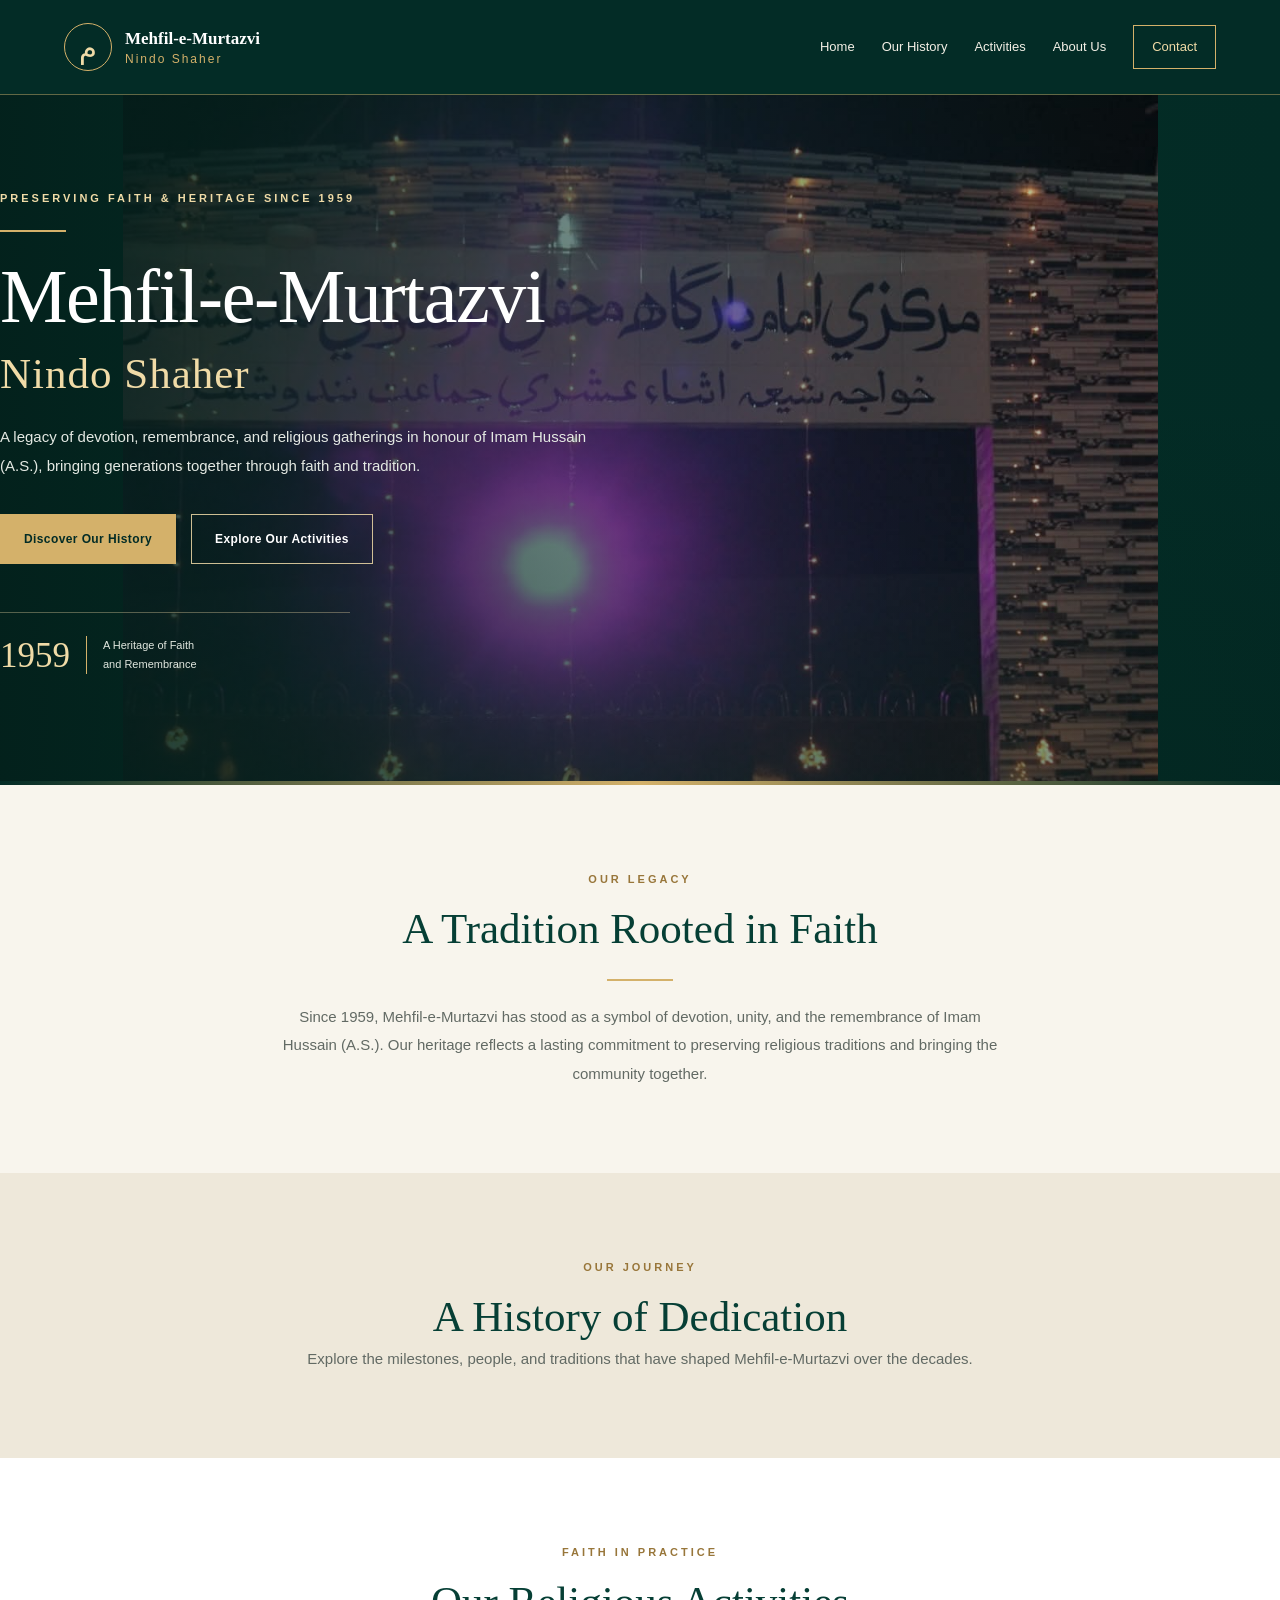
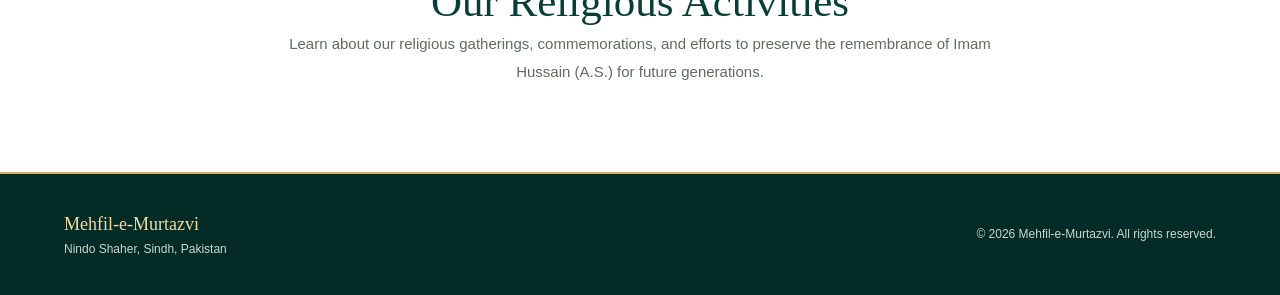
==== index.html @ b2e607fb "Correct spelling of 'Mehafil' to 'Mehfil'" ====
<!DOCTYPE html>
<html lang="en">
<head>
    <meta charset="UTF-8">
    <meta name="viewport" content="width=device-width, initial-scale=1.0">
    <meta name="description" content="Discover the history, heritage, and religious activities of Mehfil-e-Murtazvi, Nindo Shaher, established in 1959.">
    <title>Mehfil-e-Murtazvi | Nindo Shaher</title>
    <link rel="stylesheet" href="style.css">
</head>
<body>

    <header class="site-header">
        <div class="container navbar">
            <a href="#home" class="brand">
                <span class="brand-mark">م</span>
                <span class="brand-name">
                    <strong>Mehfil-e-Murtazvi</strong>
                    <small>Nindo Shaher</small>
                </span>
            </a>

            <nav class="navigation">
                <a href="#home">Home</a>
                <a href="#history">Our History</a>
                <a href="#activities">Activities</a>
                <a href="#about">About Us</a>
                <a href="#contact" class="nav-contact">Contact</a>
            </nav>
        </div>
    </header>

    <main>
        <section class="hero" id="home">
            <div class="hero-overlay"></div>

            <div class="container hero-content">
                <p class="eyebrow">
                    PRESERVING FAITH & HERITAGE SINCE 1959
                </p>

                <div class="gold-line"></div>

                <h1>
                    Mehfil-e-Murtazvi
                    <span>Nindo Shaher</span>
                </h1>

                <p class="hero-description">
                    A legacy of devotion, remembrance, and religious
                    gatherings in honour of Imam Hussain (A.S.),
                    bringing generations together through faith and tradition.
                </p>

                <div class="hero-buttons">
                    <a href="#history" class="btn btn-gold">
                        Discover Our History
                    </a>
                    <a href="#activities" class="btn btn-outline">
                        Explore Our Activities
                    </a>
                </div>

                <div class="hero-established">
                    <span class="established-number">1959</span>
                    <span class="established-text">
                        A Heritage of Faith<br>
                        and Remembrance
                    </span>
                </div>
            </div>

            <div class="hero-bottom-border"></div>
        </section>

        <section class="intro-section" id="about">
            <div class="container intro-content">
                <p class="section-label">OUR LEGACY</p>
                <h2>A Tradition Rooted in Faith</h2>
                <div class="gold-line centered"></div>
                <p>
                    Since 1959, Mehfil-e-Murtazvi has stood as a symbol
                    of devotion, unity, and the remembrance of Imam Hussain
                    (A.S.). Our heritage reflects a lasting commitment to
                    preserving religious traditions and bringing the
                    community together.
                </p>
            </div>
        </section>

        <section class="history-section" id="history">
            <div class="container">
                <p class="section-label">OUR JOURNEY</p>
                <h2>A History of Dedication</h2>
                <p>
                    Explore the milestones, people, and traditions that
                    have shaped Mehfil-e-Murtazvi over the decades.
                </p>
            </div>
        </section>

        <section class="activities-section" id="activities">
            <div class="container">
                <p class="section-label">FAITH IN PRACTICE</p>
                <h2>Our Religious Activities</h2>
                <p>
                    Learn about our religious gatherings, commemorations,
                    and efforts to preserve the remembrance of Imam Hussain
                    (A.S.) for future generations.
                </p>
            </div>
        </section>
    </main>

    <footer class="site-footer" id="contact">
        <div class="container footer-content">
            <div>
                <strong>Mehfil-e-Murtazvi</strong>
                <p>Nindo Shaher, Sindh, Pakistan</p>
            </div>
            <p class="copyright">
                &copy; 2026 Mehfil-e-Murtazvi. All rights reserved.
            </p>
        </div>
    </footer>

</body>
</html>
---- style.css ----
/* ==============================
MEHAFIL-E-MURTAZVI
Professional Islamic Heritage
============================== */

:root {
--emerald: #063f35;
--deep-green: #032c26;
--gold: #d4b16a;
--gold-light: #f0dba7;
--cream: #f8f5ed;
--white: #ffffff;
--text: #343a36;
--muted: #c8d4ce;
}

* {
  margin: 0;
  padding: 0;
  box-sizing: border-box;
  }

html {
scroll-behavior: smooth;
scroll-padding-top: 90px;
}

body {
font-family: Georgia, "Times New Roman", serif;
color: var(--text);
background: var(--cream);
line-height: 1.7;
}

a {
color: inherit;
text-decoration: none;
}

img {
max-width: 100%;
display: block;
}

.container {
width: min(1180px, 90%);
margin: 0 auto;
}

/* HEADER */

.site-header {
position: relative;
z-index: 10;
background: var(--deep-green);
border-bottom: 1px solid rgba(212, 177, 106, 0.45);
}

.navbar {
min-height: 94px;
display: flex;
align-items: center;
justify-content: space-between;
gap: 30px;
}

.brand {
display: flex;
align-items: center;
gap: 13px;
color: var(--white);
flex-shrink: 0;
}

.brand-mark {
width: 48px;
height: 48px;
display: grid;
place-items: center;
border: 1px solid var(--gold);
border-radius: 50%;
color: var(--gold-light);
font-size: 29px;
}

.brand-name {
display: flex;
flex-direction: column;
line-height: 1.4;
}

.brand-name strong {
font-size: 17px;
font-weight: 600;
}

.brand-name small {
color: var(--gold);
font-family: Arial, sans-serif;
font-size: 12px;
letter-spacing: 2px;
}

.navigation {
display: flex;
align-items: center;
gap: 27px;
font-family: Arial, sans-serif;
font-size: 13px;
}

.navigation a {
color: #f4f0e6;
transition: color 0.3s ease;
}

.navigation a:hover {
color: var(--gold-light);
}

.navigation .nav-contact {
padding: 10px 18px;
border: 1px solid var(--gold);
color: var(--gold-light);
}

/* HERO SECTION */

.hero {
min-height: 690px;
position: relative;
display: flex;
align-items: center;
overflow: hidden;
isolation: isolate;
background-color: var(--deep-green);

/* Show the complete image without cropping */
background-image: url("./hero-mehafil.jpg");
background-position: center center;
background-size: contain;
background-repeat: no-repeat;

}

.hero-overlay {
position: absolute;
inset: 0;
z-index: -1;
background:
linear-gradient(
90deg,
rgba(3, 32, 27, 0.88) 0%,
rgba(4, 47, 39, 0.58) 45%,
rgba(3, 36, 30, 0.12) 100%
),
linear-gradient(
0deg,
rgba(3, 32, 27, 0.35),
transparent 55%
);
pointer-events: none;
}

.hero-content {
position: relative;
z-index: 1;
width: 100%;
padding-top: 78px;
padding-bottom: 95px;
color: var(--white);
}

.eyebrow,
.section-label {
font-family: Arial, sans-serif;
font-size: 11px;
font-weight: 700;
letter-spacing: 3px;
color: var(--gold-light);
}

.gold-line {
width: 66px;
height: 2px;
margin: 22px 0;
background: var(--gold);
}

.hero h1 {
max-width: 780px;
font-size: clamp(42px, 6vw, 76px);
font-weight: 500;
line-height: 1.13;
letter-spacing: -1.5px;
}

.hero h1 span {
display: block;
margin-top: 10px;
color: var(--gold-light);
font-size: clamp(27px, 3.6vw, 43px);
letter-spacing: 1px;
}

.hero-description {
max-width: 590px;
margin-top: 25px;
color: #e4e9e3;
font-family: Arial, sans-serif;
font-size: 15px;
line-height: 1.9;
}

.hero-buttons {
display: flex;
flex-wrap: wrap;
gap: 15px;
margin-top: 34px;
}

.btn {
min-height: 50px;
padding: 13px 23px;
display: inline-flex;
justify-content: center;
align-items: center;
font-family: Arial, sans-serif;
font-size: 12px;
font-weight: 700;
letter-spacing: 0.4px;
transition: background 0.3s ease, color 0.3s ease;
}

.btn-gold {
background: var(--gold);
border: 1px solid var(--gold);
color: var(--deep-green);
}

.btn-gold:hover {
background: var(--gold-light);
border-color: var(--gold-light);
}

.btn-outline {
border: 1px solid rgba(240, 219, 167, 0.85);
color: var(--white);
}

.btn-outline:hover {
background: var(--white);
color: var(--deep-green);
}

.hero-established {
display: flex;
align-items: center;
gap: 16px;
margin-top: 48px;
padding-top: 23px;
border-top: 1px solid rgba(240, 219, 167, 0.35);
max-width: 350px;
}

.established-number {
color: var(--gold-light);
font-size: 35px;
line-height: 1;
}

.established-text {
padding-left: 16px;
border-left: 1px solid var(--gold);
color: #e1e7df;
font-family: Arial, sans-serif;
font-size: 11px;
line-height: 1.7;
}

.hero-bottom-border {
position: absolute;
bottom: 0;
left: 0;
width: 100%;
height: 4px;
background: linear-gradient(
90deg,
var(--deep-green),
var(--gold),
var(--deep-green)
);
}

/* SHARED CONTENT SECTIONS */

.intro-section,
.history-section,
.activities-section {
padding: 85px 0;
text-align: center;
}

.intro-section {
background: var(--cream);
}

.section-label {
color: #98763a;
}

.intro-content h2,
.history-section h2,
.activities-section h2 {
margin-top: 12px;
color: var(--emerald);
font-size: clamp(30px, 4vw, 43px);
font-weight: 500;
line-height: 1.3;
}

.gold-line.centered {
margin: 22px auto;
}

.intro-content > p:last-child,
.history-section .container > p:last-child,
.activities-section .container > p:last-child {
max-width: 740px;
margin: 0 auto;
color: #626a64;
font-family: Arial, sans-serif;
font-size: 15px;
line-height: 1.9;
}

.history-section {
background: #eee8da;
}

.activities-section {
background: var(--white);
}

/* FOOTER */

.site-footer {
padding: 35px 0;
background: var(--deep-green);
color: #f3f0e6;
border-top: 2px solid var(--gold);
}

.footer-content {
display: flex;
justify-content: space-between;
align-items: center;
gap: 25px;
}

.footer-content strong {
color: var(--gold-light);
font-size: 18px;
font-weight: 500;
}

.footer-content p {
font-family: Arial, sans-serif;
font-size: 12px;
color: #cbd6cf;
}

.copyright {
text-align: right;
}

/* TABLET */

@media (max-width: 900px) {
.navbar {
padding-top: 20px;
padding-bottom: 20px;
flex-direction: column;
gap: 18px;
}

.navigation {
    justify-content: center;
    flex-wrap: wrap;
    gap: 16px 22px;
}

.hero {
    min-height: 620px;
    background-size: contain;
}

.hero-content {
    padding-top: 65px;
    padding-bottom: 75px;
}

.hero h1 {
    font-size: clamp(40px, 7vw, 64px);
}

.footer-content {
    flex-direction: column;
    text-align: center;
}

.copyright {
    text-align: center;
}

}

/* MOBILE */

@media (max-width: 600px) {
.container {
width: 90%;
}

.brand-mark {
    width: 42px;
    height: 42px;
    font-size: 25px;
}

.brand-name strong {
    font-size: 15px;
}

.brand-name small {
    font-size: 10px;
    letter-spacing: 1.5px;
}

.navigation {
    gap: 12px 16px;
    font-size: 12px;
}

.navigation .nav-contact {
    padding: 7px 12px;
}

.hero {
    min-height: 650px;
    align-items: flex-start;
    background-position: center center;
    background-size: contain;
}

.hero-overlay {
    background: rgba(3, 32, 27, 0.60);
}

.hero-content {
    padding-top: 55px;
    padding-bottom: 65px;
}

.eyebrow,
.section-label {
    font-size: 10px;
    letter-spacing: 2px;
}

.hero h1 {
    font-size: clamp(35px, 10vw, 48px);
    letter-spacing: -0.5px;
}

.hero h1 span {
    font-size: clamp(25px, 7vw, 34px);
}

.hero-description {
    font-size: 14px;
    line-height: 1.8;
}

.hero-buttons {
    gap: 12px;
}

.btn {
    min-height: 46px;
    padding: 12px 16px;
    font-size: 11px;
}

.hero-established {
    margin-top: 35px;
}

.established-number {
    font-size: 30px;
}

.intro-section,
.history-section,
.activities-section {
    padding: 60px 0;
}

.intro-content h2,
.history-section h2,
.activities-section h2 {
    font-size: 30px;
}

.intro-content > p:last-child,
.history-section .container > p:last-child,
.activities-section .container > p:last-child {
    font-size: 14px;
}

.site-footer {
    padding: 30px 0;
}

}

/* REDUCED MOTION ACCESSIBILITY */

@media (prefers-reduced-motion: reduce) {
html {
scroll-behavior: auto;
}

*,
*::before,
*::after {
    transition-duration: 0.01ms !important;
}

}
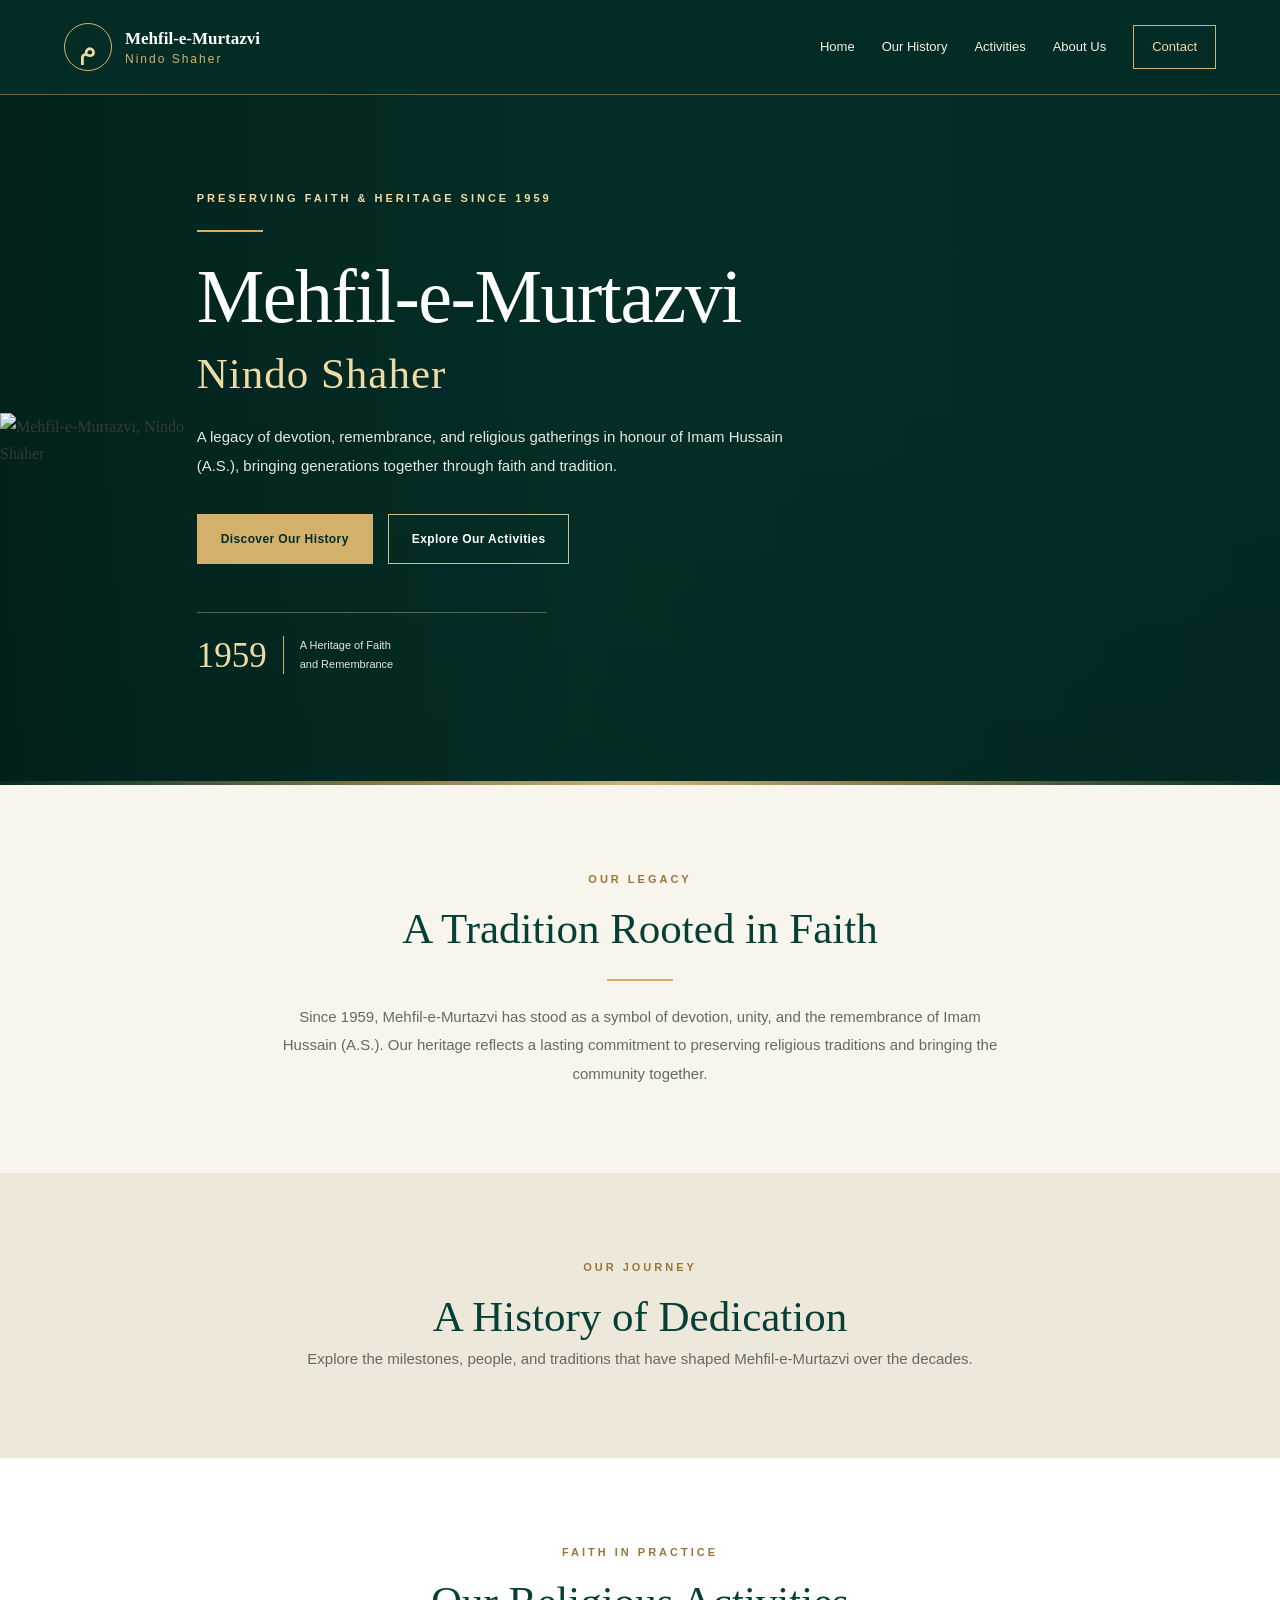
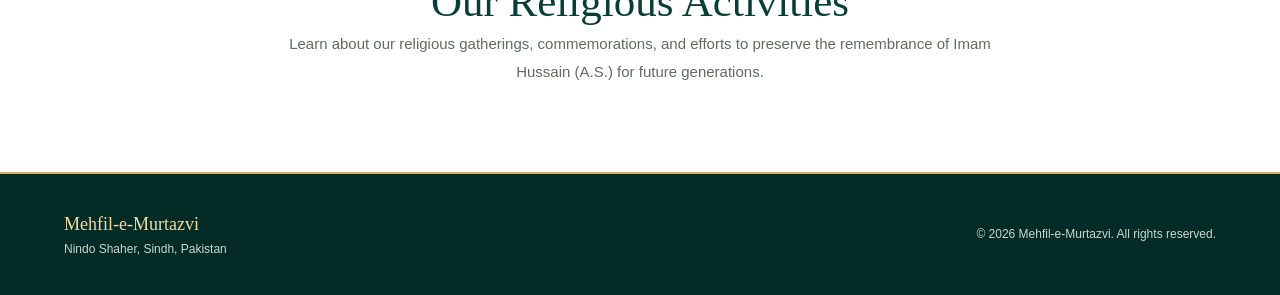
==== commit fd704eac: "Add hero image to the homepage" ====
--- a/index.html
+++ b/index.html
@@ -31,7 +31,12 @@
 
     <main>
         <section class="hero" id="home">
-            <div class="hero-overlay"></div>
+    <img
+        class="hero-image"
+        src="./hero-mehfil.jpg"
+        alt="Mehfil-e-Murtazvi, Nindo Shaher"
+    >
+    <div class="hero-overlay"></div>
 
             <div class="container hero-content">
                 <p class="eyebrow">
--- a/style.css
+++ b/style.css
@@ -1,5 +1,5 @@
 /* ==============================
-MEHAFIL-E-MURTAZVI
+MEHFIL-E-MURTAZVI
 Professional Islamic Heritage
 ============================== */
 
@@ -136,7 +136,7 @@
 background-color: var(--deep-green);
 
 /* Show the complete image without cropping */
-background-image: url("./hero-mehafil.jpg");
+background-image: url("./hero-mehfil.jpg");
 background-position: center center;
 background-size: contain;
 background-repeat: no-repeat;
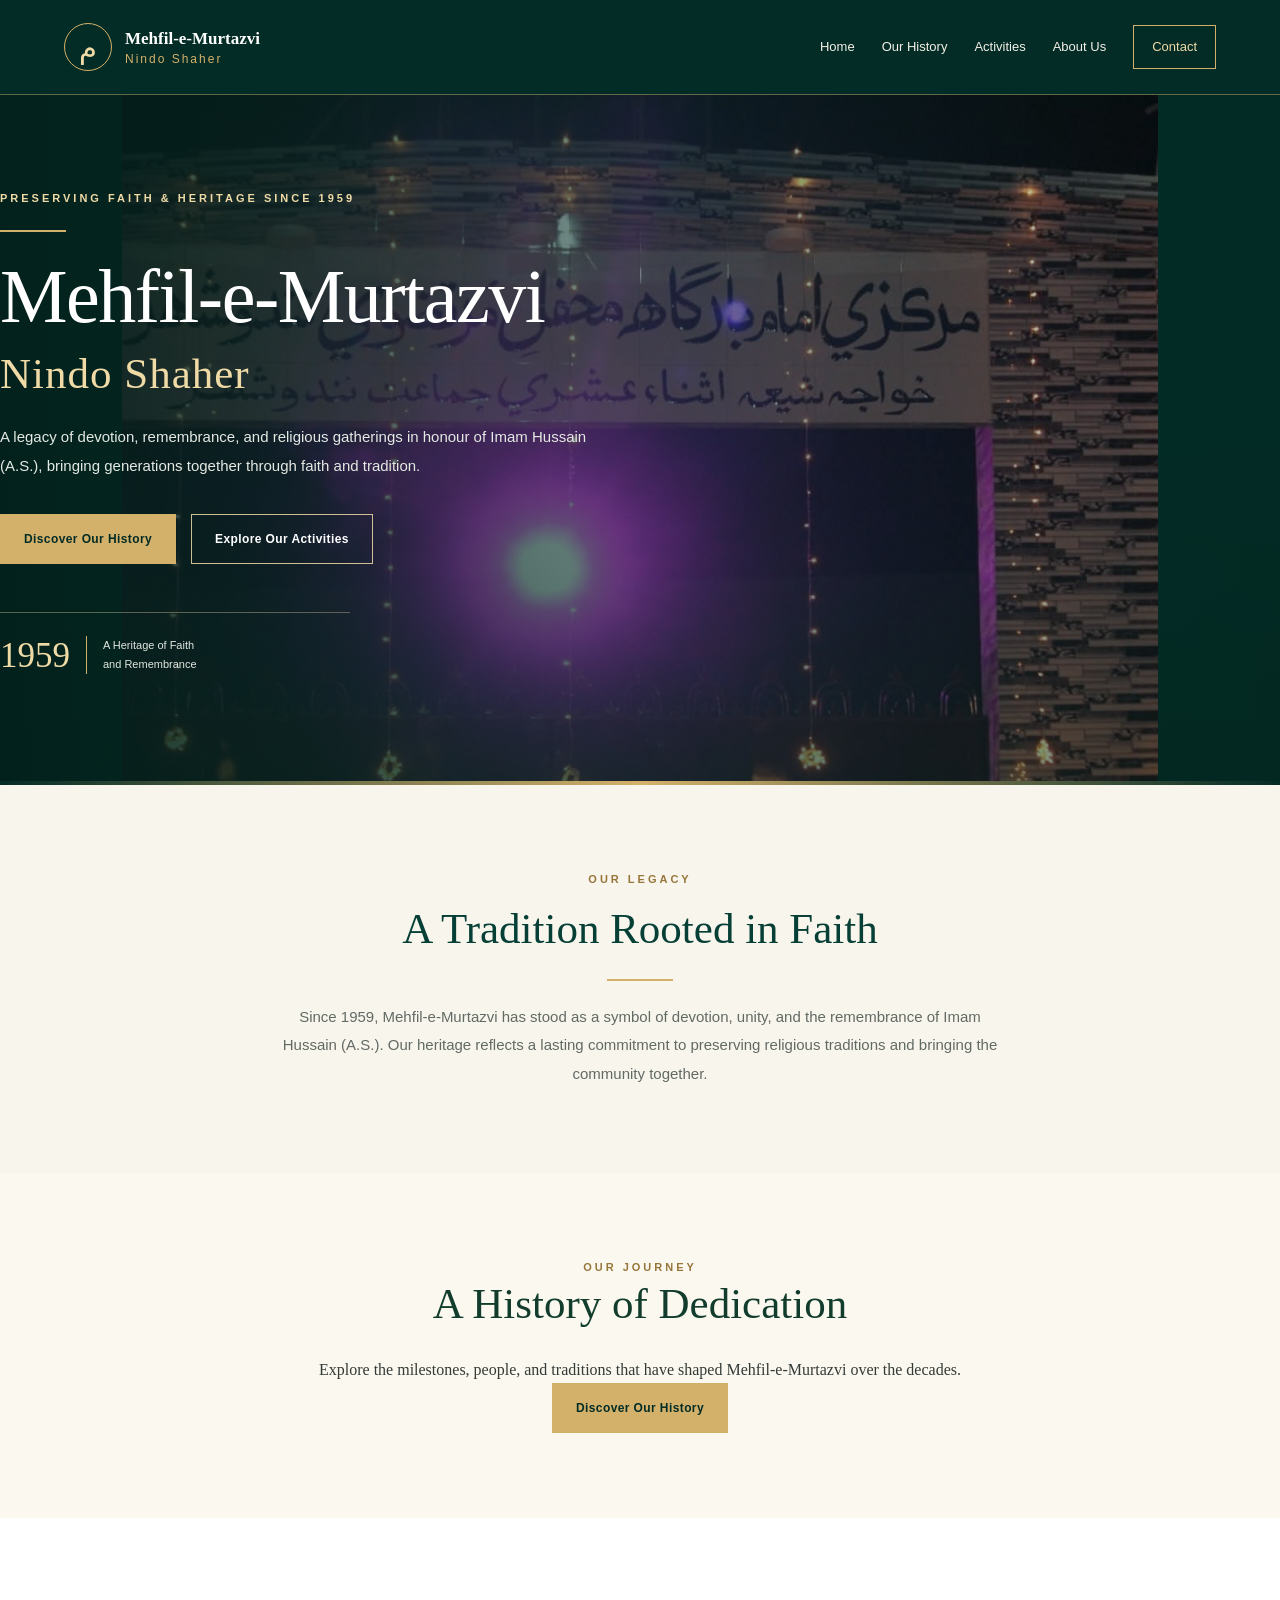
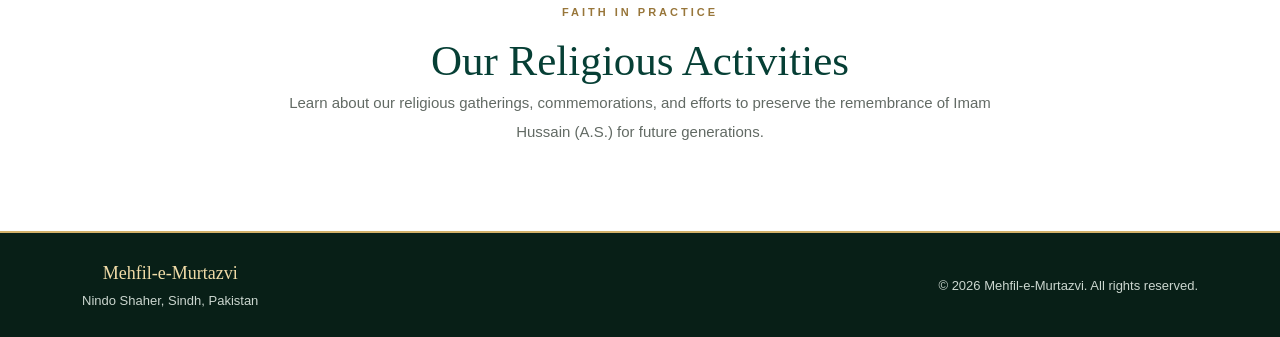
==== commit 356937fd: "Update links and image source in index.html" ====
--- a/index.html
+++ b/index.html
@@ -1,17 +1,20 @@
+
 <!DOCTYPE html>
 <html lang="en">
 <head>
     <meta charset="UTF-8">
     <meta name="viewport" content="width=device-width, initial-scale=1.0">
     <meta name="description" content="Discover the history, heritage, and religious activities of Mehfil-e-Murtazvi, Nindo Shaher, established in 1959.">
+
     <title>Mehfil-e-Murtazvi | Nindo Shaher</title>
+
     <link rel="stylesheet" href="style.css">
 </head>
 <body>
 
     <header class="site-header">
         <div class="container navbar">
-            <a href="#home" class="brand">
+            <a href="index.html#home" class="brand">
                 <span class="brand-mark">م</span>
                 <span class="brand-name">
                     <strong>Mehfil-e-Murtazvi</strong>
@@ -20,27 +23,28 @@
             </a>
 
             <nav class="navigation">
-                <a href="#home">Home</a>
-                <a href="#history">Our History</a>
-                <a href="#activities">Activities</a>
-                <a href="#about">About Us</a>
-                <a href="#contact" class="nav-contact">Contact</a>
+                <a href="index.html#home">Home</a>
+                <a href="history.html">Our History</a>
+                <a href="index.html#activities">Activities</a>
+                <a href="index.html#about">About Us</a>
+                <a href="index.html#contact" class="nav-contact">Contact</a>
             </nav>
         </div>
     </header>
 
     <main>
         <section class="hero" id="home">
-    <img
-        class="hero-image"
-        src="./hero-mehfil.jpg"
-        alt="Mehfil-e-Murtazvi, Nindo Shaher"
-    >
-    <div class="hero-overlay"></div>
+            <img
+                class="hero-image"
+                src="./hero-mehafil..jpg"
+                alt="Mehfil-e-Murtazvi, Nindo Shaher"
+            >
+
+            <div class="hero-overlay"></div>
 
             <div class="container hero-content">
                 <p class="eyebrow">
-                    PRESERVING FAITH & HERITAGE SINCE 1959
+                    PRESERVING FAITH &amp; HERITAGE SINCE 1959
                 </p>
 
                 <div class="gold-line"></div>
@@ -57,16 +61,18 @@
                 </p>
 
                 <div class="hero-buttons">
-                    <a href="#history" class="btn btn-gold">
+                    <a href="history.html" class="btn btn-gold">
                         Discover Our History
                     </a>
-                    <a href="#activities" class="btn btn-outline">
+
+                    <a href="index.html#activities" class="btn btn-outline">
                         Explore Our Activities
                     </a>
                 </div>
 
                 <div class="hero-established">
                     <span class="established-number">1959</span>
+
                     <span class="established-text">
                         A Heritage of Faith<br>
                         and Remembrance
@@ -80,8 +86,11 @@
         <section class="intro-section" id="about">
             <div class="container intro-content">
                 <p class="section-label">OUR LEGACY</p>
+
                 <h2>A Tradition Rooted in Faith</h2>
+
                 <div class="gold-line centered"></div>
+
                 <p>
                     Since 1959, Mehfil-e-Murtazvi has stood as a symbol
                     of devotion, unity, and the remembrance of Imam Hussain
@@ -95,18 +104,26 @@
         <section class="history-section" id="history">
             <div class="container">
                 <p class="section-label">OUR JOURNEY</p>
+
                 <h2>A History of Dedication</h2>
+
                 <p>
                     Explore the milestones, people, and traditions that
                     have shaped Mehfil-e-Murtazvi over the decades.
                 </p>
+
+                <a href="history.html" class="btn btn-gold">
+                    Discover Our History
+                </a>
             </div>
         </section>
 
         <section class="activities-section" id="activities">
             <div class="container">
                 <p class="section-label">FAITH IN PRACTICE</p>
+
                 <h2>Our Religious Activities</h2>
+
                 <p>
                     Learn about our religious gatherings, commemorations,
                     and efforts to preserve the remembrance of Imam Hussain
@@ -122,6 +139,7 @@
                 <strong>Mehfil-e-Murtazvi</strong>
                 <p>Nindo Shaher, Sindh, Pakistan</p>
             </div>
+
             <p class="copyright">
                 &copy; 2026 Mehfil-e-Murtazvi. All rights reserved.
             </p>
--- a/style.css
+++ b/style.css
@@ -134,13 +134,17 @@
 overflow: hidden;
 isolation: isolate;
 background-color: var(--deep-green);
-
-/* Show the complete image without cropping */
-background-image: url("./hero-mehfil.jpg");
-background-position: center center;
-background-size: contain;
-background-repeat: no-repeat;
-
+}
+
+.hero-image {
+position: absolute;
+inset: 0;
+width: 100%;
+height: 100%;
+max-width: none;
+object-fit: contain;
+object-position: center center;
+z-index: -2;
 }
 
 .hero-overlay {
@@ -292,7 +296,7 @@
 );
 }
 
-/* SHARED CONTENT SECTIONS */
+/* CONTENT SECTIONS */
 
 .intro-section,
 .history-section,
@@ -384,6 +388,7 @@
 gap: 18px;
 }
 
+```
 .navigation {
     justify-content: center;
     flex-wrap: wrap;
@@ -392,7 +397,6 @@
 
 .hero {
     min-height: 620px;
-    background-size: contain;
 }
 
 .hero-content {
@@ -412,6 +416,7 @@
 .copyright {
     text-align: center;
 }
+```
 
 }
 
@@ -422,6 +427,7 @@
 width: 90%;
 }
 
+```
 .brand-mark {
     width: 42px;
     height: 42px;
@@ -449,8 +455,10 @@
 .hero {
     min-height: 650px;
     align-items: flex-start;
-    background-position: center center;
-    background-size: contain;
+}
+
+.hero-image {
+    object-position: center center;
 }
 
 .hero-overlay {
@@ -521,20 +529,243 @@
 .site-footer {
     padding: 30px 0;
 }
-
-}
-
-/* REDUCED MOTION ACCESSIBILITY */
+```
+
+}
+
+/* REDUCED MOTION */
 
 @media (prefers-reduced-motion: reduce) {
 html {
 scroll-behavior: auto;
 }
 
+```
 *,
 *::before,
 *::after {
     transition-duration: 0.01ms !important;
 }
-
-}
+```
+
+}
+
+/* ========================================
+   MEHFIL-E-MURTAZVI — HISTORY PAGE
+======================================== */
+
+.history-hero {
+    position: relative;
+    overflow: hidden;
+    padding: 100px 24px 90px;
+    text-align: center;
+    color: #fffaf0;
+    background:
+        radial-gradient(
+            ellipse at top,
+            rgba(39, 100, 72, 0.65),
+            transparent 65%
+        ),
+        linear-gradient(135deg, #092b20, #103d2c 60%, #09251c);
+}
+
+.history-hero::before {
+    content: "";
+    position: absolute;
+    inset: 18px;
+    border: 1px solid rgba(207, 174, 96, 0.3);
+    pointer-events: none;
+}
+
+.history-hero-content {
+    position: relative;
+    z-index: 1;
+    max-width: 850px;
+    margin: 0 auto;
+}
+
+.history-hero .eyebrow,
+.history-section .eyebrow,
+.history-highlight .eyebrow {
+    margin: 0 0 18px;
+    color: #c9a85c;
+    font-size: 12px;
+    font-weight: 700;
+    letter-spacing: 3px;
+    line-height: 1.8;
+}
+
+.history-hero h1 {
+    margin: 0 auto 22px;
+    color: #fffaf0;
+    font-family: Georgia, "Times New Roman", serif;
+    font-size: clamp(38px, 6vw, 68px);
+    font-weight: 500;
+    line-height: 1.15;
+}
+
+.history-intro {
+    max-width: 680px;
+    margin: 0 auto;
+    color: #e5e7df;
+    font-size: 17px;
+    line-height: 1.9;
+}
+
+.history-years {
+    display: flex;
+    align-items: center;
+    justify-content: center;
+    gap: 42px;
+    margin-top: 48px;
+}
+
+.history-years div:not(.year-divider) {
+    display: flex;
+    flex-direction: column;
+    gap: 8px;
+}
+
+.history-years strong {
+    color: #d7b96d;
+    font-family: Georgia, "Times New Roman", serif;
+    font-size: 38px;
+    font-weight: 500;
+}
+
+.history-years span {
+    color: #f3eee2;
+    font-size: 13px;
+    letter-spacing: 0.5px;
+}
+
+.year-divider {
+    width: 1px;
+    height: 55px;
+    background: rgba(215, 185, 109, 0.55);
+}
+
+.history-section {
+    padding: 85px 24px;
+    background: #fbf8f0;
+}
+
+.history-content,
+.highlight-content {
+    max-width: 820px;
+    margin: 0 auto;
+}
+
+.history-section h2,
+.history-highlight h2 {
+    margin: 0 0 25px;
+    font-family: Georgia, "Times New Roman", serif;
+    font-size: clamp(30px, 4vw, 43px);
+    font-weight: 500;
+    line-height: 1.25;
+}
+
+.history-section h2 {
+    color: #123d2c;
+}
+
+.history-content > p:not(.eyebrow),
+.history-highlight p:not(.eyebrow) {
+    font-size: 16px;
+    line-height: 2;
+}
+
+.history-content > p:not(.eyebrow) {
+    color: #555c54;
+    margin: 0 0 20px;
+}
+
+.history-highlight {
+    padding: 75px 24px;
+    color: #f9f5e9;
+    background: #103b2b;
+}
+
+.history-highlight h2 {
+    color: #fffaf0;
+}
+
+.history-highlight p:not(.eyebrow) {
+    color: #dce5dc;
+    margin: 0;
+}
+
+.history-button {
+    display: inline-block;
+    margin-top: 24px;
+    padding: 14px 27px;
+    border: 1px solid #b99a53;
+    border-radius: 3px;
+    background: #103b2b;
+    color: #fffaf0;
+    font-size: 14px;
+    font-weight: 600;
+    text-decoration: none;
+    transition: background 0.25s ease, color 0.25s ease;
+}
+
+.history-button:hover {
+    background: #c9a85c;
+    color: #102c21;
+}
+
+.site-footer {
+    padding: 25px 20px;
+    background: #081f17;
+    color: #d8dfd7;
+    text-align: center;
+}
+
+.site-footer p {
+    margin: 0;
+    font-size: 13px;
+    line-height: 1.8;
+}
+
+@media (max-width: 600px) {
+    .history-hero {
+        padding: 75px 22px 65px;
+    }
+
+    .history-hero::before {
+        inset: 10px;
+    }
+
+    .history-intro {
+        font-size: 15px;
+    }
+
+    .history-years {
+        gap: 20px;
+        margin-top: 35px;
+    }
+
+    .history-years strong {
+        font-size: 30px;
+    }
+
+    .history-years span {
+        max-width: 110px;
+        font-size: 11px;
+        line-height: 1.6;
+    }
+
+    .history-section {
+        padding: 60px 23px;
+    }
+
+    .history-highlight {
+        padding: 60px 23px;
+    }
+
+    .history-content > p:not(.eyebrow),
+    .history-highlight p:not(.eyebrow) {
+        font-size: 15px;
+        line-height: 1.9;
+    }
+}
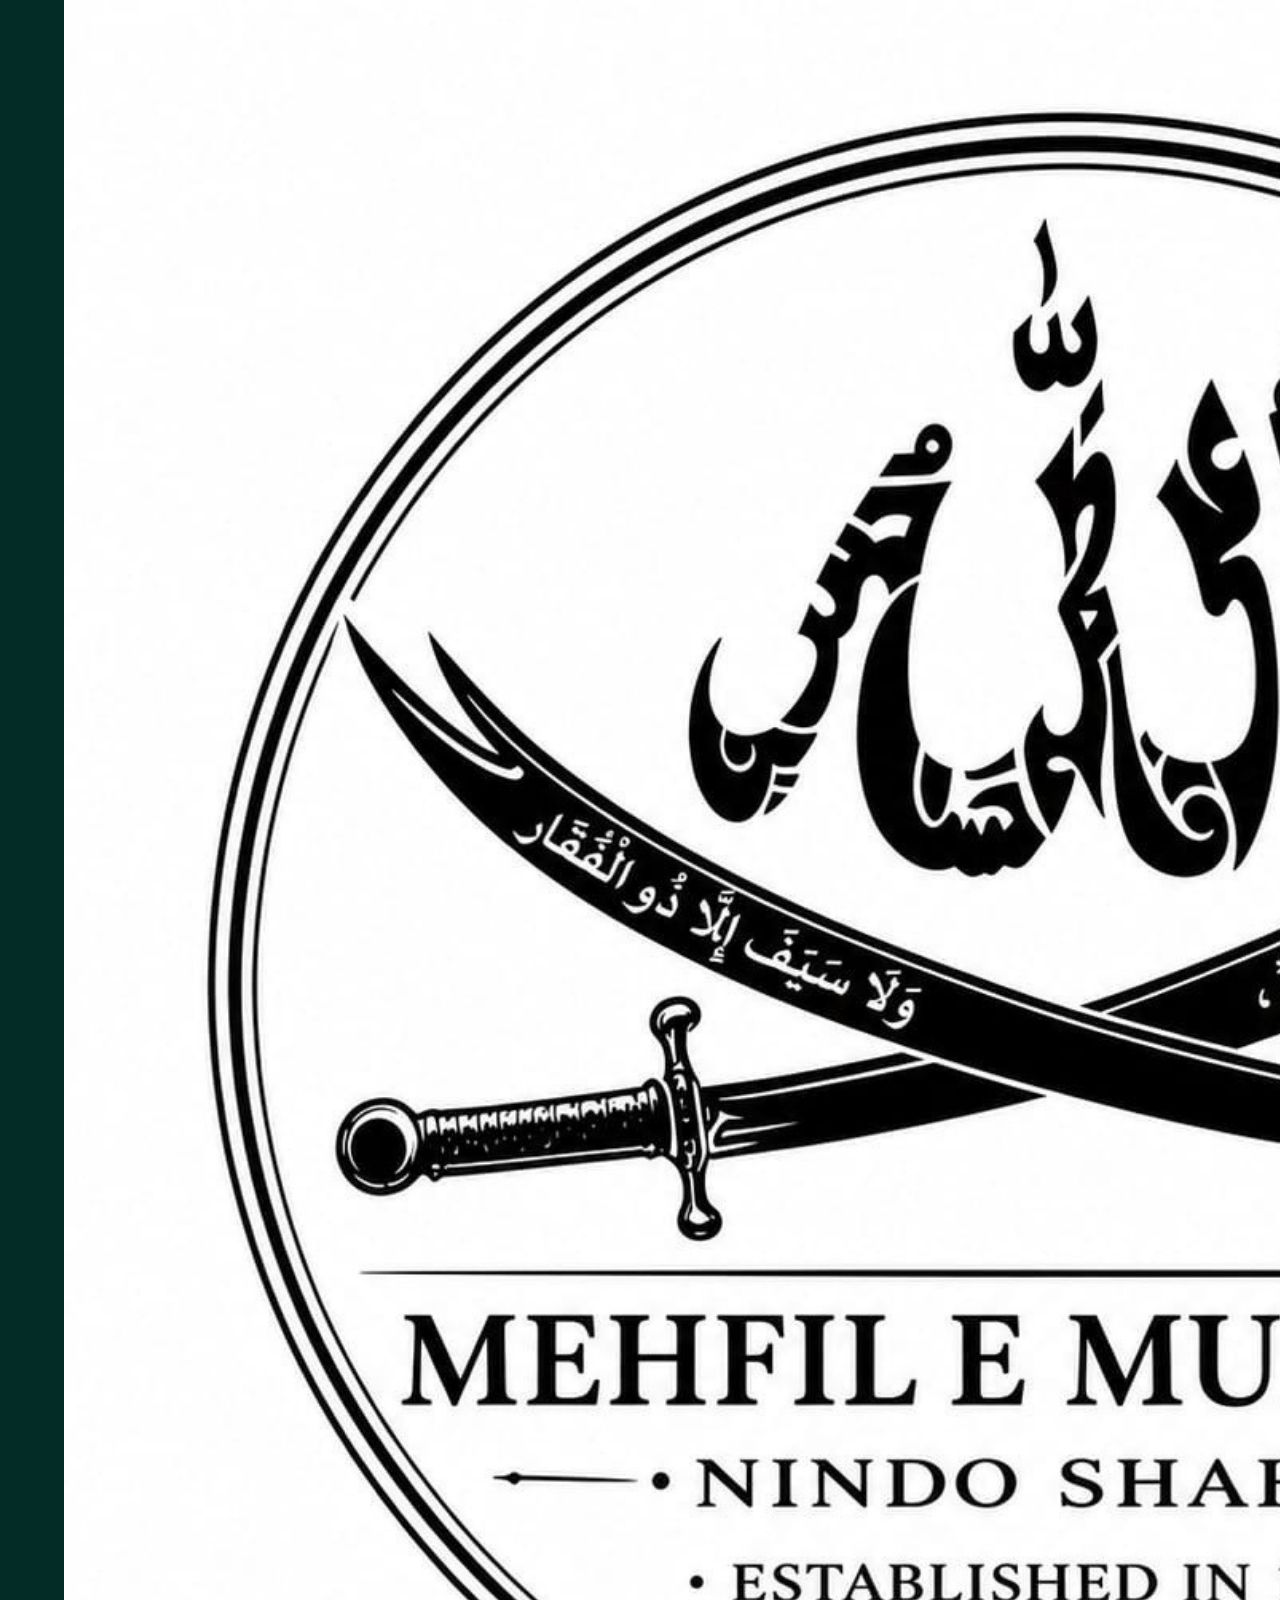
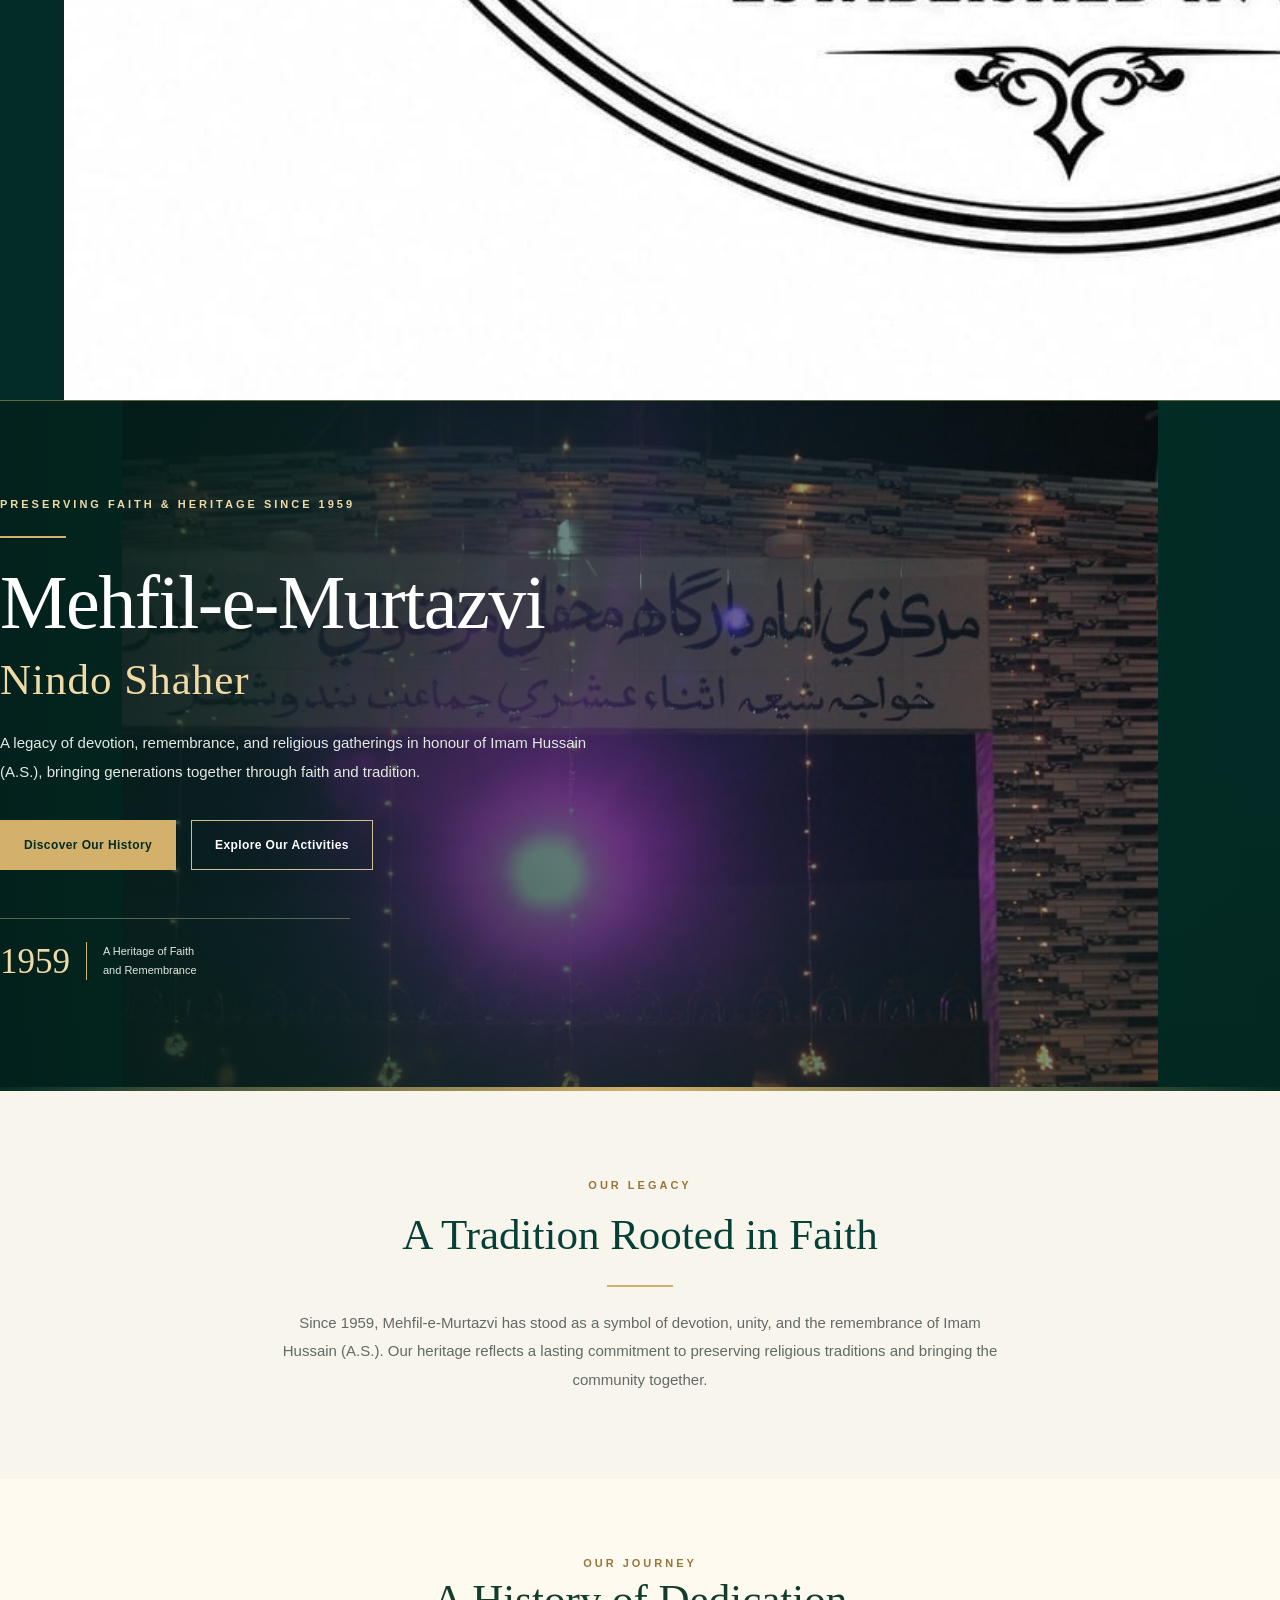
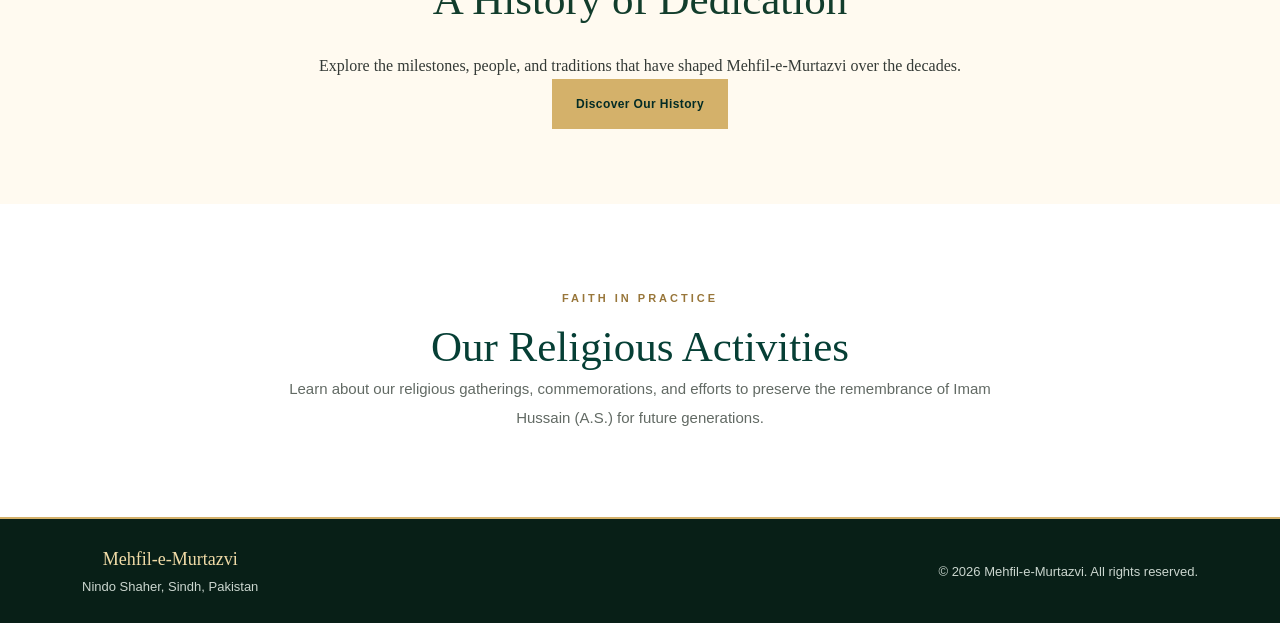
==== commit 08cc19b8: "Update header to include logo image" ====
--- a/index.html
+++ b/index.html
@@ -12,15 +12,21 @@
 </head>
 <body>
 
-    <header class="site-header">
-        <div class="container navbar">
-            <a href="index.html#home" class="brand">
-                <span class="brand-mark">م</span>
-                <span class="brand-name">
-                    <strong>Mehfil-e-Murtazvi</strong>
-                    <small>Nindo Shaher</small>
-                </span>
-            </a>
+    
+<header class="site-header">
+    <div class="container navbar">
+        <a href="index.html#home" class="brand">
+            <img
+                src="mehfil-e-murtazvi-logo.jpg"
+                alt="Mehfil-e-Murtazvi Logo"
+                class="brand-logo"
+            >
+            <span class="brand-name">
+                <strong>Mehfil-e-Murtazvi</strong>
+                <small>Nindo Shaher</small>
+            </span>
+        </a>
+
 
             <nav class="navigation">
                 <a href="index.html#home">Home</a>
@@ -36,7 +42,7 @@
         <section class="hero" id="home">
             <img
                 class="hero-image"
-                src="./hero-mehafil..jpg"
+                src="./hero-mehfil.jpg"
                 alt="Mehfil-e-Murtazvi, Nindo Shaher"
             >
 
--- a/style.css
+++ b/style.css
@@ -769,3 +769,263 @@
         line-height: 1.9;
     }
 }
+
+/* ========================================
+   MEHFIL-E-MURTAZVI — HISTORY PAGE
+   Emerald Green, Gold & Cream Theme
+======================================== */
+
+.history-hero {
+  position: relative;
+  overflow: hidden;
+  padding: 90px 20px 85px;
+  text-align: center;
+  color: #fffaf0;
+  background: linear-gradient(135deg, #092f26 0%, #104b3b 60%, #09271f 100%);
+}
+
+.history-hero-content {
+  max-width: 900px;
+  margin: 0 auto;
+}
+
+.history-eyebrow {
+  margin-bottom: 14px;
+  color: #c9a85c;
+  font-size: 0.78rem;
+  font-weight: 700;
+  letter-spacing: 3px;
+  text-transform: uppercase;
+}
+
+.history-hero h1 {
+  max-width: 850px;
+  margin: 0 auto 22px;
+  color: #fffaf0;
+  font-size: clamp(2.2rem, 5vw, 4rem);
+  line-height: 1.15;
+}
+
+.history-hero-content > p:not(.history-eyebrow) {
+  max-width: 720px;
+  margin: 0 auto 32px;
+  color: #eee6d4;
+  font-size: 1.08rem;
+  line-height: 1.9;
+}
+
+.history-years {
+  display: flex;
+  justify-content: center;
+  flex-wrap: wrap;
+  gap: 22px;
+  margin: 35px 0;
+}
+
+.history-years > div {
+  min-width: 180px;
+  padding: 22px 28px;
+  border: 1px solid rgba(201, 168, 92, 0.55);
+  border-radius: 12px;
+  background: rgba(255, 255, 255, 0.045);
+}
+
+.history-years strong,
+.history-years span {
+  display: block;
+}
+
+.history-years strong {
+  margin-bottom: 8px;
+  color: #d8b86a;
+  font-size: 2rem;
+}
+
+.history-years span {
+  color: #f5eddd;
+  font-size: 0.9rem;
+}
+
+.history-button {
+  display: inline-block;
+  padding: 14px 28px;
+  border: 1px solid #d8b86a;
+  border-radius: 6px;
+  background: #c9a85c;
+  color: #102f25;
+  font-weight: 700;
+  text-decoration: none;
+  transition: background 0.25s ease, transform 0.25s ease;
+}
+
+.history-button:hover {
+  background: #e2ca8b;
+  transform: translateY(-2px);
+}
+
+.history-section {
+  padding: 75px 20px;
+  background: #fffaf0;
+}
+
+.history-section:nth-of-type(even) {
+  background: #f4efe3;
+}
+
+.history-content,
+.highlight-content {
+  max-width: 900px;
+  margin: 0 auto;
+}
+
+.history-content h2,
+.highlight-content h2 {
+  margin: 0 0 25px;
+  color: #123d30;
+  font-size: clamp(1.8rem, 3.5vw, 2.6rem);
+  line-height: 1.3;
+}
+
+.history-content > p:not(.history-eyebrow),
+.highlight-content > p:not(.history-eyebrow) {
+  margin: 0 0 20px;
+  color: #4b5149;
+  font-size: 1.02rem;
+  line-height: 1.95;
+}
+
+.history-highlight {
+  background: #103e31;
+}
+
+.history-highlight .history-eyebrow {
+  color: #dfc274;
+}
+
+.history-highlight h2 {
+  color: #fff7e8;
+}
+
+.history-highlight .highlight-content > p:not(.history-eyebrow) {
+  color: #e9e5d9;
+}
+
+.history-member-list {
+  margin: 22px 0 28px;
+  padding-left: 25px;
+  color: #4b5149;
+  line-height: 2;
+}
+
+.history-highlight .history-member-list {
+  color: #f1eadb;
+}
+
+.history-member-list li {
+  padding-left: 5px;
+  margin-bottom: 5px;
+}
+
+.history-member-list li::marker {
+  color: #c9a85c;
+}
+
+.registration-note {
+  margin-top: 32px;
+  padding: 26px;
+  border-left: 4px solid #c9a85c;
+  border-radius: 0 10px 10px 0;
+  background: rgba(255, 255, 255, 0.07);
+}
+
+.registration-note h3 {
+  margin: 0 0 14px;
+  color: #dfc274;
+  font-size: 1.25rem;
+}
+
+.registration-note p {
+  margin: 0 0 15px;
+  color: #f1eadb;
+  line-height: 1.9;
+}
+
+.registration-note p:last-child {
+  margin-bottom: 0;
+}
+
+.personalities-gallery {
+  margin-top: 35px;
+}
+
+.gallery-placeholder {
+  padding: 45px 25px;
+  border: 1px dashed #c9a85c;
+  border-radius: 14px;
+  background: #f4efe3;
+  text-align: center;
+}
+
+.gallery-symbol {
+  display: inline-flex;
+  width: 55px;
+  height: 55px;
+  align-items: center;
+  justify-content: center;
+  margin-bottom: 16px;
+  border-radius: 50%;
+  background: #123d30;
+  color: #dfc274;
+  font-size: 1.6rem;
+}
+
+.gallery-placeholder h3 {
+  margin: 0 0 12px;
+  color: #123d30;
+  font-size: 1.35rem;
+}
+
+.gallery-placeholder p {
+  margin: 0;
+  color: #66685e;
+  line-height: 1.8;
+}
+
+/* History page responsive layout */
+@media (max-width: 768px) {
+  .history-hero {
+    padding: 65px 18px;
+  }
+
+  .history-years {
+    gap: 12px;
+  }
+
+  .history-years > div {
+    flex: 1 1 140px;
+    min-width: 0;
+    padding: 18px 12px;
+  }
+
+  .history-years strong {
+    font-size: 1.7rem;
+  }
+
+  .history-section {
+    padding: 52px 18px;
+  }
+
+  .history-content h2,
+  .highlight-content h2 {
+    font-size: 1.8rem;
+  }
+
+  .registration-note {
+    padding: 20px;
+  }
+
+  .gallery-placeholder {
+    padding: 32px 18px;
+  }
+}
+
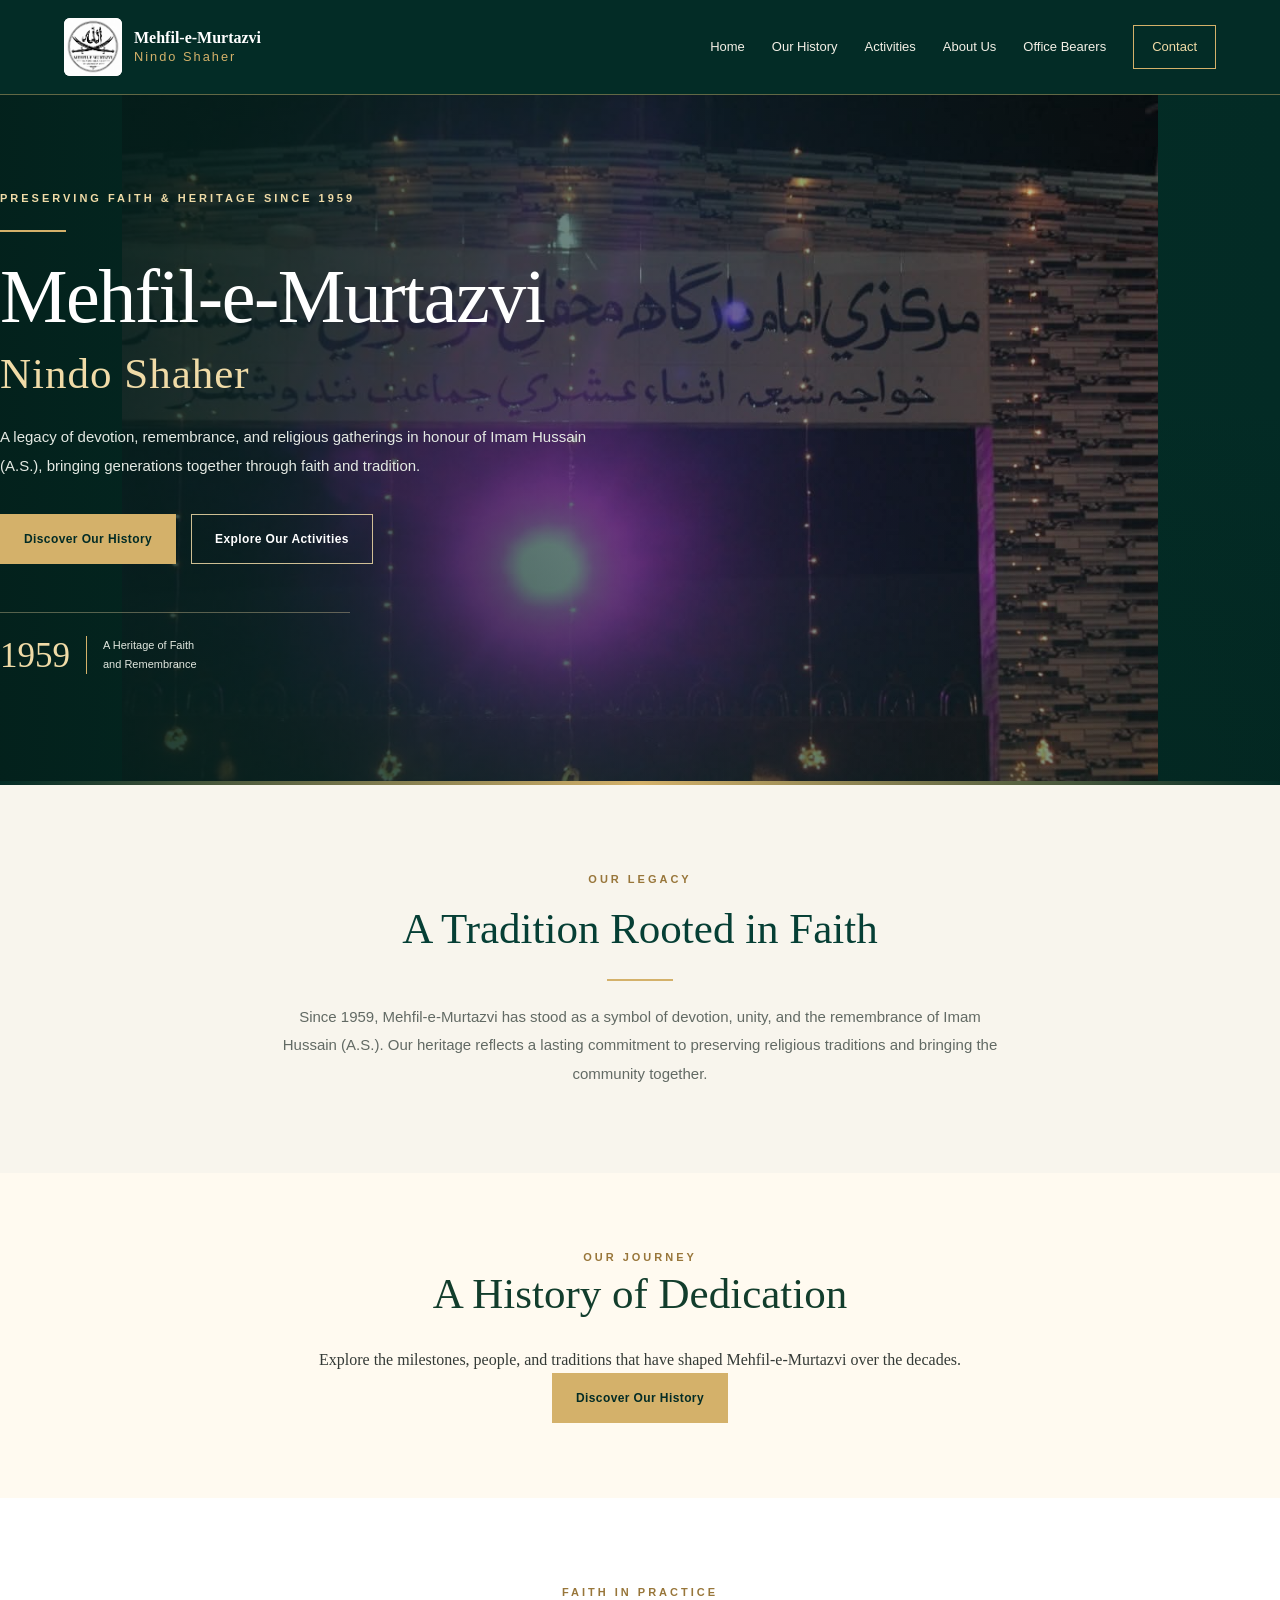
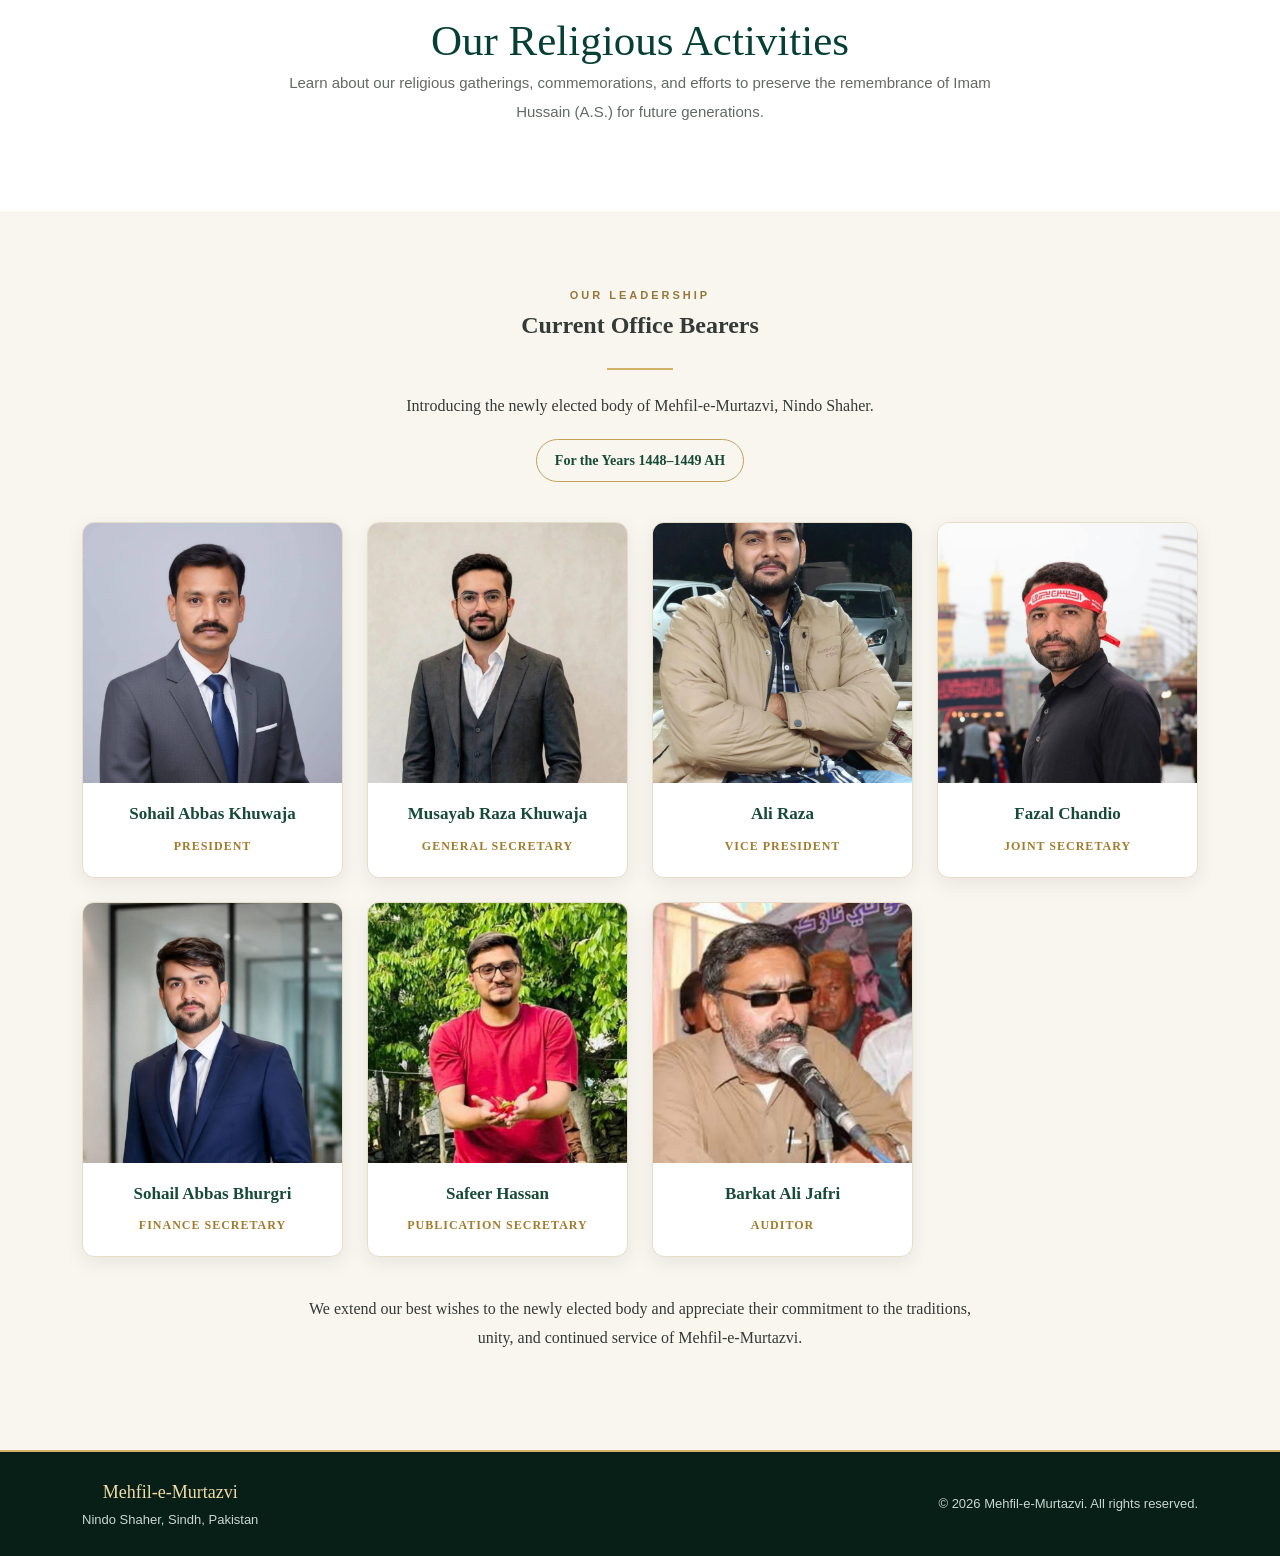
==== commit ee7070ff: "Enhance meta description and office bearers section Updated the meta description to include current " ====
--- a/index.html
+++ b/index.html
@@ -1,45 +1,190 @@
 
 <!DOCTYPE html>
 <html lang="en">
+
 <head>
     <meta charset="UTF-8">
     <meta name="viewport" content="width=device-width, initial-scale=1.0">
-    <meta name="description" content="Discover the history, heritage, and religious activities of Mehfil-e-Murtazvi, Nindo Shaher, established in 1959.">
+
+    <meta
+        name="description"
+        content="Discover the history, heritage, religious activities, and current office bearers of Mehfil-e-Murtazvi, Nindo Shaher, established in 1959."
+    >
 
     <title>Mehfil-e-Murtazvi | Nindo Shaher</title>
 
     <link rel="stylesheet" href="style.css">
+
+    <style>
+        /* Current Office Bearers */
+
+        .office-bearers-section {
+            padding: 75px 20px;
+            background: #f8f6ef;
+            text-align: center;
+        }
+
+        .office-bearers-heading {
+            max-width: 760px;
+            margin: 0 auto 40px;
+        }
+
+        .office-bearers-heading h2 {
+            margin-bottom: 16px;
+        }
+
+        .office-bearers-intro {
+            max-width: 650px;
+            margin: 20px auto 0;
+            line-height: 1.8;
+        }
+
+        .office-bearers-term {
+            display: inline-block;
+            margin-top: 18px;
+            padding: 9px 18px;
+            border: 1px solid #c4a15b;
+            border-radius: 30px;
+            color: #174b37;
+            font-size: 14px;
+            font-weight: 700;
+        }
+
+        .office-bearers-grid {
+            display: grid;
+            grid-template-columns: repeat(4, minmax(0, 1fr));
+            gap: 24px;
+            max-width: 1180px;
+            margin: 40px auto 0;
+            text-align: center;
+        }
+
+        .office-bearer-card {
+            min-width: 0;
+            overflow: hidden;
+            background: #ffffff;
+            border: 1px solid #e6ddc9;
+            border-radius: 12px;
+            box-shadow: 0 6px 20px rgba(0, 0, 0, 0.07);
+            transition: transform 0.25s ease;
+        }
+
+        .office-bearer-card:hover {
+            transform: translateY(-4px);
+        }
+
+        .office-bearer-card img {
+            display: block;
+            width: 100%;
+            height: 260px;
+            object-fit: cover;
+            object-position: center;
+            background: #eee9dc;
+        }
+
+        .office-bearer-info {
+            padding: 18px 12px 22px;
+        }
+
+        .office-bearer-info h3 {
+            margin: 0 0 10px;
+            color: #174b37;
+            font-size: 17px;
+            line-height: 1.5;
+        }
+
+        .office-bearer-info p {
+            margin: 0;
+            color: #a27b2c;
+            font-size: 12px;
+            font-weight: 700;
+            letter-spacing: 1px;
+            line-height: 1.5;
+            text-transform: uppercase;
+        }
+
+        .office-bearers-footer {
+            margin-top: 38px;
+        }
+
+        .office-bearers-footer p {
+            max-width: 700px;
+            margin: 0 auto 22px;
+            line-height: 1.8;
+        }
+
+        @media (max-width: 950px) {
+            .office-bearers-grid {
+                grid-template-columns: repeat(2, minmax(0, 1fr));
+                gap: 20px;
+            }
+        }
+
+        @media (max-width: 480px) {
+            .office-bearers-section {
+                padding: 50px 14px;
+            }
+
+            .office-bearers-grid {
+                gap: 14px;
+            }
+
+            .office-bearer-card img {
+                height: 190px;
+            }
+
+            .office-bearer-info {
+                padding: 14px 7px 18px;
+            }
+
+            .office-bearer-info h3 {
+                font-size: 14px;
+            }
+
+            .office-bearer-info p {
+                font-size: 10px;
+                letter-spacing: 0.5px;
+            }
+        }
+    </style>
 </head>
+
 <body>
 
-    
-<header class="site-header">
-    <div class="container navbar">
-        <a href="index.html#home" class="brand">
-            <img
-                src="mehfil-e-murtazvi-logo.jpg"
-                alt="Mehfil-e-Murtazvi Logo"
-                class="brand-logo"
-            >
-            <span class="brand-name">
-                <strong>Mehfil-e-Murtazvi</strong>
-                <small>Nindo Shaher</small>
-            </span>
-        </a>
-
+    <!-- Header and Navigation -->
+    <header class="site-header">
+        <div class="container navbar">
+
+            <a href="index.html#home" class="brand">
+                <img
+                    src="mehfil-e-murtazvi-logo.jpg"
+                    alt="Mehfil-e-Murtazvi Logo"
+                    class="brand-logo"
+                >
+
+                <span class="brand-name">
+                    <strong>Mehfil-e-Murtazvi</strong>
+                    <small>Nindo Shaher</small>
+                </span>
+            </a>
 
             <nav class="navigation">
                 <a href="index.html#home">Home</a>
                 <a href="history.html">Our History</a>
                 <a href="index.html#activities">Activities</a>
                 <a href="index.html#about">About Us</a>
+                <a href="index.html#office-bearers">Office Bearers</a>
                 <a href="index.html#contact" class="nav-contact">Contact</a>
             </nav>
+
         </div>
     </header>
 
     <main>
+
+        <!-- Hero Section -->
         <section class="hero" id="home">
+
             <img
                 class="hero-image"
                 src="./hero-mehfil.jpg"
@@ -49,6 +194,7 @@
             <div class="hero-overlay"></div>
 
             <div class="container hero-content">
+
                 <p class="eyebrow">
                     PRESERVING FAITH &amp; HERITAGE SINCE 1959
                 </p>
@@ -67,6 +213,7 @@
                 </p>
 
                 <div class="hero-buttons">
+
                     <a href="history.html" class="btn btn-gold">
                         Discover Our History
                     </a>
@@ -74,23 +221,31 @@
                     <a href="index.html#activities" class="btn btn-outline">
                         Explore Our Activities
                     </a>
+
                 </div>
 
                 <div class="hero-established">
+
                     <span class="established-number">1959</span>
 
                     <span class="established-text">
                         A Heritage of Faith<br>
                         and Remembrance
                     </span>
+
                 </div>
+
             </div>
 
             <div class="hero-bottom-border"></div>
+
         </section>
 
+        <!-- About Section -->
         <section class="intro-section" id="about">
+
             <div class="container intro-content">
+
                 <p class="section-label">OUR LEGACY</p>
 
                 <h2>A Tradition Rooted in Faith</h2>
@@ -104,11 +259,16 @@
                     preserving religious traditions and bringing the
                     community together.
                 </p>
-            </div>
+
+            </div>
+
         </section>
 
+        <!-- History Section -->
         <section class="history-section" id="history">
+
             <div class="container">
+
                 <p class="section-label">OUR JOURNEY</p>
 
                 <h2>A History of Dedication</h2>
@@ -121,11 +281,16 @@
                 <a href="history.html" class="btn btn-gold">
                     Discover Our History
                 </a>
-            </div>
+
+            </div>
+
         </section>
 
+        <!-- Religious Activities Section -->
         <section class="activities-section" id="activities">
+
             <div class="container">
+
                 <p class="section-label">FAITH IN PRACTICE</p>
 
                 <h2>Our Religious Activities</h2>
@@ -135,12 +300,165 @@
                     and efforts to preserve the remembrance of Imam Hussain
                     (A.S.) for future generations.
                 </p>
-            </div>
+
+            </div>
+
         </section>
+
+        <!-- Current Office Bearers Section -->
+        <section class="office-bearers-section" id="office-bearers">
+
+            <div class="container">
+
+                <div class="office-bearers-heading">
+
+                    <p class="section-label">OUR LEADERSHIP</p>
+
+                    <h2>Current Office Bearers</h2>
+
+                    <div class="gold-line centered"></div>
+
+                    <p class="office-bearers-intro">
+                        Introducing the newly elected body of
+                        Mehfil-e-Murtazvi, Nindo Shaher.
+                    </p>
+
+                    <span class="office-bearers-term">
+                        For the Years 1448–1449 AH
+                    </span>
+
+                </div>
+
+                <div class="office-bearers-grid">
+
+                    <article class="office-bearer-card">
+
+                        <img
+                            src="president-sohail-abbas-khuwaja.jpg"
+                            alt="Sohail Abbas Khuwaja, President"
+                            loading="lazy"
+                        >
+
+                        <div class="office-bearer-info">
+                            <h3>Sohail Abbas Khuwaja</h3>
+                            <p>President</p>
+                        </div>
+
+                    </article>
+
+                    <article class="office-bearer-card">
+
+                        <img
+                            src="general-secretary-musayab-raza-khuwaja.jpg"
+                            alt="Musayab Raza Khuwaja, General Secretary"
+                            loading="lazy"
+                        >
+
+                        <div class="office-bearer-info">
+                            <h3>Musayab Raza Khuwaja</h3>
+                            <p>General Secretary</p>
+                        </div>
+
+                    </article>
+
+                    <article class="office-bearer-card">
+
+                        <img
+                            src="vice-president-ali-raza.jpg"
+                            alt="Ali Raza, Vice President"
+                            loading="lazy"
+                        >
+
+                        <div class="office-bearer-info">
+                            <h3>Ali Raza</h3>
+                            <p>Vice President</p>
+                        </div>
+
+                    </article>
+
+                    <article class="office-bearer-card">
+
+                        <img
+                            src="joint-secretary-fazal-chandio.jpg"
+                            alt="Fazal Chandio, Joint Secretary"
+                            loading="lazy"
+                        >
+
+                        <div class="office-bearer-info">
+                            <h3>Fazal Chandio</h3>
+                            <p>Joint Secretary</p>
+                        </div>
+
+                    </article>
+
+                    <article class="office-bearer-card">
+
+                        <img
+                            src="finance-secretary-sohail-abbas-bhurgri.jpg"
+                            alt="Sohail Abbas Bhurgri, Finance Secretary"
+                            loading="lazy"
+                        >
+
+                        <div class="office-bearer-info">
+                            <h3>Sohail Abbas Bhurgri</h3>
+                            <p>Finance Secretary</p>
+                        </div>
+
+                    </article>
+
+                    <article class="office-bearer-card">
+
+                        <img
+                            src="publication-secretary-safeer-hassan.jpg"
+                            alt="Safeer Hassan, Publication Secretary"
+                            loading="lazy"
+                        >
+
+                        <div class="office-bearer-info">
+                            <h3>Safeer Hassan</h3>
+                            <p>Publication Secretary</p>
+                        </div>
+
+                    </article>
+
+                    <article class="office-bearer-card">
+
+                        <img
+                            src="auditor-barkat-ali-jafri.jpg"
+                            alt="Barkat Ali Jafri, Auditor"
+                            loading="lazy"
+                        >
+
+                        <div class="office-bearer-info">
+                            <h3>Barkat Ali Jafri</h3>
+                            <p>Auditor</p>
+                        </div>
+
+                    </article>
+
+                </div>
+
+                <div class="office-bearers-footer">
+
+                    <p>
+                        We extend our best wishes to the newly elected body
+                        and appreciate their commitment to the traditions,
+                        unity, and continued service of Mehfil-e-Murtazvi.
+                    </p>
+
+                </div>
+
+            </div>
+
+        </section>
+
     </main>
 
+    <!-- Footer -->
     <footer class="site-footer" id="contact">
+
         <div class="container footer-content">
+
             <div>
                 <strong>Mehfil-e-Murtazvi</strong>
                 <p>Nindo Shaher, Sindh, Pakistan</p>
@@ -149,7 +467,9 @@
             <p class="copyright">
                 &copy; 2026 Mehfil-e-Murtazvi. All rights reserved.
             </p>
+
         </div>
+
     </footer>
 
 </body>
--- a/style.css
+++ b/style.css
@@ -1029,3 +1029,111 @@
   }
 }
 
+/* Header Logo */
+.brand-logo {
+    display: block;
+    width: 58px;
+    height: 58px;
+    object-fit: contain;
+    flex-shrink: 0;
+    background: #ffffff;
+    border-radius: 6px;
+}
+
+.brand {
+    display: flex;
+    align-items: center;
+    gap: 12px;
+    text-decoration: none;
+}
+
+.brand-name {
+    display: flex;
+    flex-direction: column;
+    line-height: 1.3;
+}
+
+.brand-name strong {
+    font-size: 1rem;
+}
+
+.brand-name small {
+    font-size: 0.8rem;
+}
+
+@media (max-width: 480px) {
+    .brand-logo {
+        width: 46px;
+        height: 46px;
+    }
+
+    .brand {
+        gap: 8px;
+    }
+
+    .brand-name strong {
+        font-size: 0.9rem;
+    }
+}
+
+/* Respected Personalities Gallery */
+.personalities-gallery {
+    display: grid;
+    grid-template-columns: repeat(4, minmax(0, 1fr));
+    gap: 24px;
+    margin-top: 32px;
+    align-items: stretch;
+}
+
+.personality-card {
+    min-width: 0;
+    overflow: hidden;
+    background: #ffffff;
+    border: 1px solid #e6dfd0;
+    border-radius: 12px;
+    text-align: center;
+    box-shadow: 0 6px 20px rgba(0, 0, 0, 0.08);
+}
+
+.personality-card img {
+    display: block;
+    width: 100%;
+    height: 260px;
+    object-fit: cover;
+    object-position: center;
+}
+
+.personality-card h3 {
+    margin: 0;
+    padding: 15px 8px;
+    color: #174b37;
+    font-size: 16px;
+    line-height: 1.4;
+}
+
+/* Tablet */
+@media (max-width: 900px) {
+    .personalities-gallery {
+        grid-template-columns: repeat(2, minmax(0, 1fr));
+        gap: 20px;
+    }
+}
+
+/* Mobile */
+@media (max-width: 480px) {
+    .personalities-gallery {
+        grid-template-columns: repeat(2, minmax(0, 1fr));
+        gap: 12px;
+    }
+
+    .personality-card img {
+        height: 190px;
+    }
+
+    .personality-card h3 {
+        padding: 12px 5px;
+        font-size: 14px;
+    }
+}
+
+
